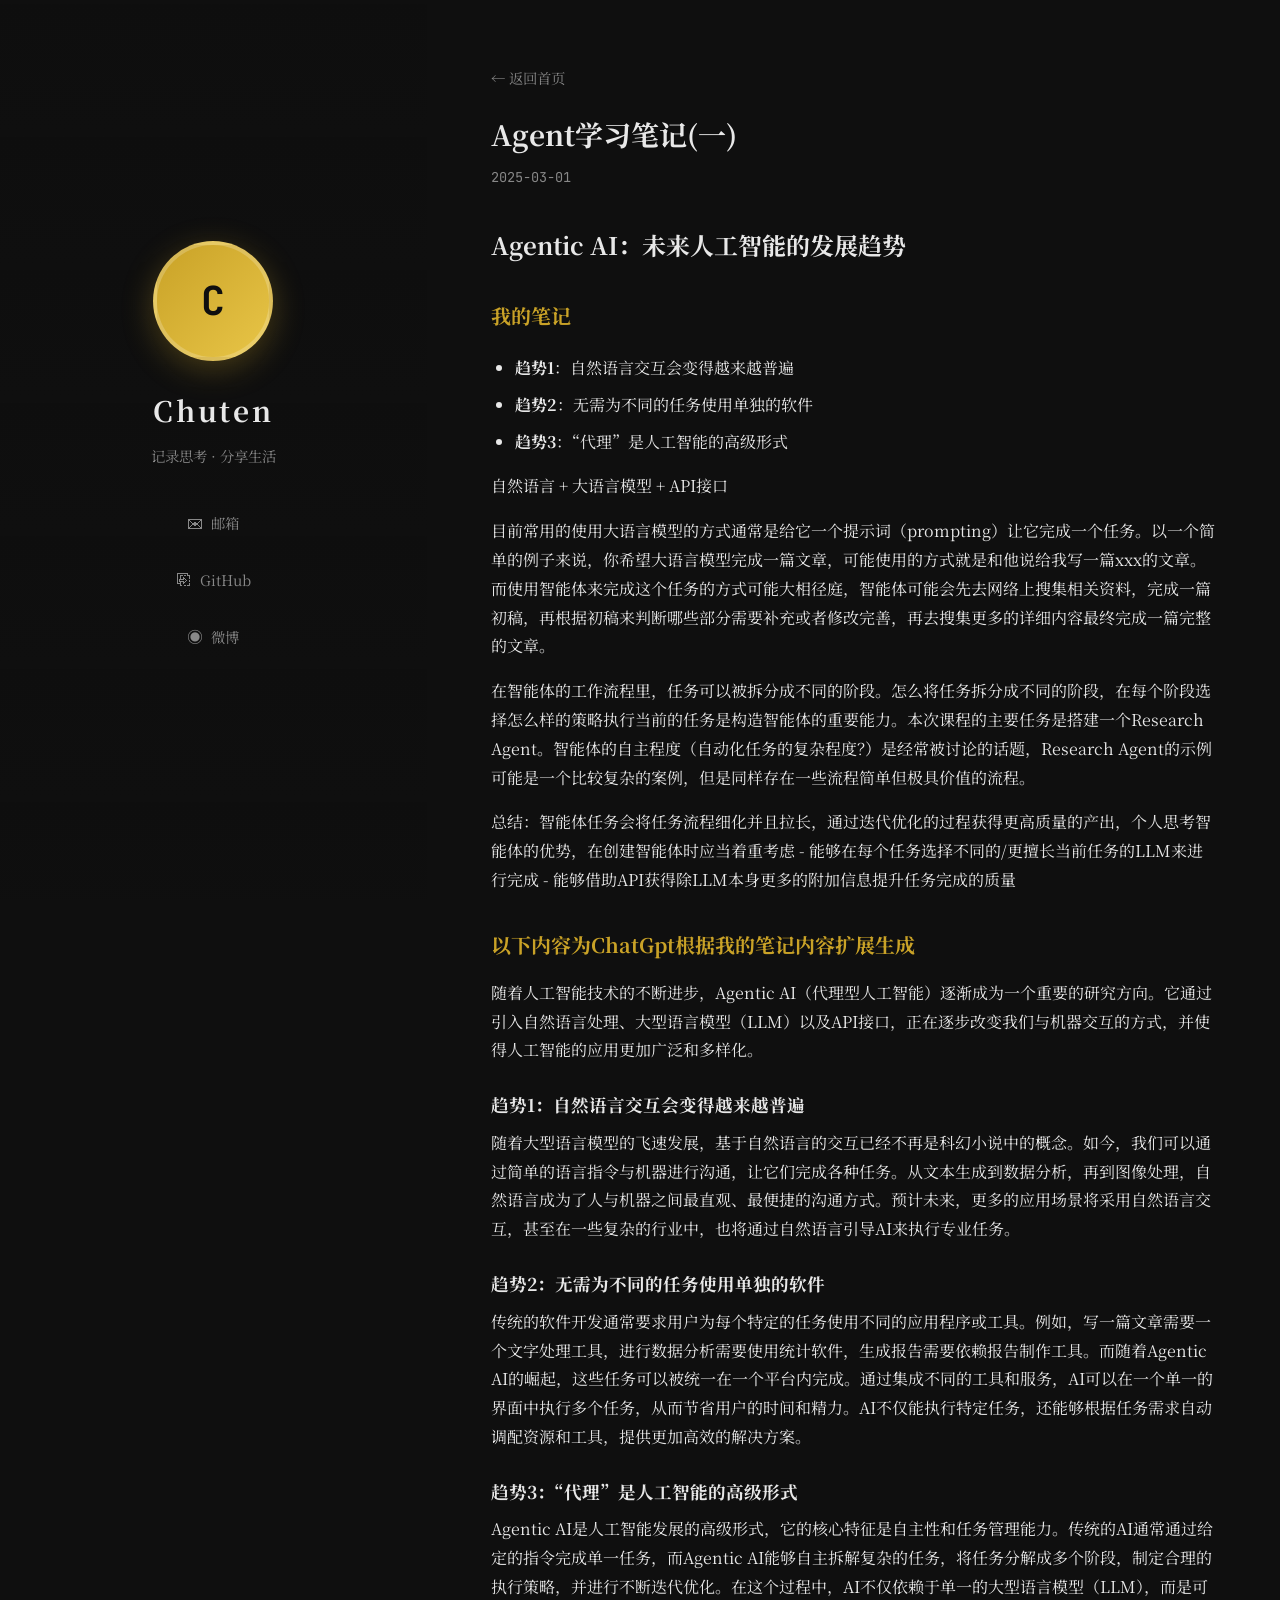
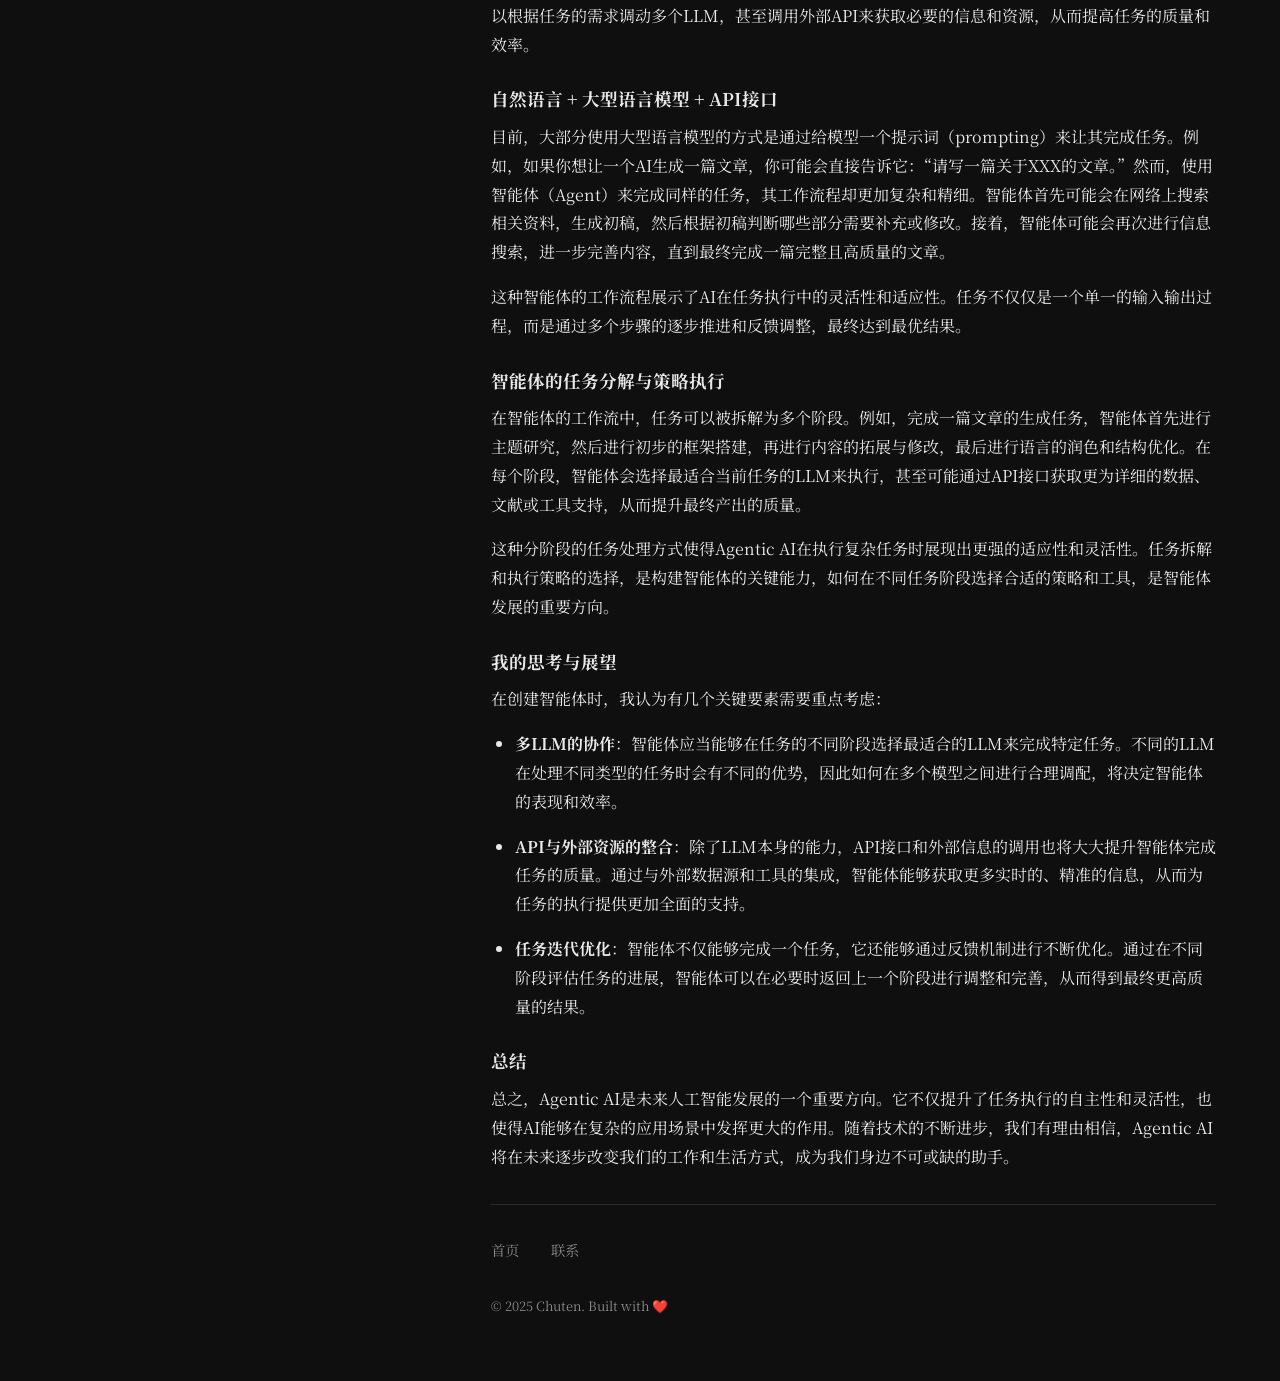
==== articles/agent1.html @ cacc4c4a "updata 0301 1\add artical pages and auto genaration artial pages 2\add my first artical  Signed-off-" ====
<!DOCTYPE html>
<html lang="zh-CN">
<head>
    <meta charset="UTF-8">
    <meta name="viewport" content="width=device-width, initial-scale=1.0">
    <title>Agent学习笔记(一) - Chuten 的个人博客</title>
    <script>
      (function() {
        var isGitHub = location.hostname === 'chuten-personal.github.io';
        var base = isGitHub ? '/PersonalBlog/' : '../';
        document.write('<base href="' + base + '">');
        document.write('<link rel="stylesheet" href="styles.css">');
      })();
    </script>
    <link rel="preconnect" href="https://fonts.googleapis.com">
    <link rel="preconnect" href="https://fonts.gstatic.com" crossorigin>
    <link href="https://fonts.loli.net/css2?family=Noto+Serif+SC:wght@400;600;700&family=JetBrains+Mono:wght@400;500&display=swap" rel="stylesheet">
</head>
<body>
    <div class="cover-page">
        <!-- 左侧：背景图 + 头像 + 联系方式 -->
        <aside class="cover-left">
            <div class="cover-bg"></div>
            <div class="cover-overlay"></div>
            <div class="cover-content">
                <a href="./index.html" class="avatar-wrap">
                    <div class="avatar">C</div>
                </a>
                <h2 class="cover-name">Chuten</h2>
                <p class="cover-tagline">记录思考 · 分享生活</p>
                <div class="contact-links">
                    <a href="mailto:2032106768@qq.com" class="contact-item" title="邮箱">
                        <span class="contact-icon">✉</span>
                        <span>邮箱</span>
                    </a>
                    <a href="#" class="contact-item" title="GitHub">
                        <span class="contact-icon">⎘</span>
                        <span>GitHub</span>
                    </a>
                    <a href="#" class="contact-item" title="微博">
                        <span class="contact-icon">◉</span>
                        <span>微博</span>
                    </a>
                </div>
            </div>
        </aside>

        <!-- 右侧：文章内容 -->
        <main class="cover-right article-main">
            <article class="article-post">
                <header class="article-header">
                    <a href="./index.html" class="back-link">← 返回首页</a>
                    <h1 class="article-title">Agent学习笔记(一)</h1>
                    <time class="article-date">2025-03-01</time>
                </header>
                <div class="article-content">
                    <h1 id="agentic-ai">Agentic AI：未来人工智能的发展趋势</h1>
<h2 id="_1">我的笔记</h2>
<ul>
<li><strong>趋势1</strong>：自然语言交互会变得越来越普遍 </li>
<li><strong>趋势2</strong>：无需为不同的任务使用单独的软件</li>
<li><strong>趋势3</strong>：“代理”是人工智能的高级形式</li>
</ul>
<p>自然语言 + 大语言模型 + API接口</p>
<p>目前常用的使用大语言模型的方式通常是给它一个提示词（prompting）让它完成一个任务。以一个简单的例子来说，你希望大语言模型完成一篇文章，可能使用的方式就是和他说给我写一篇xxx的文章。而使用智能体来完成这个任务的方式可能大相径庭，智能体可能会先去网络上搜集相关资料，完成一篇初稿，再根据初稿来判断哪些部分需要补充或者修改完善，再去搜集更多的详细内容最终完成一篇完整的文章。</p>
<p>在智能体的工作流程里，任务可以被拆分成不同的阶段。怎么将任务拆分成不同的阶段，在每个阶段选择怎么样的策略执行当前的任务是构造智能体的重要能力。本次课程的主要任务是搭建一个Research Agent。智能体的自主程度（自动化任务的复杂程度？）是经常被讨论的话题，Research Agent的示例可能是一个比较复杂的案例，但是同样存在一些流程简单但极具价值的流程。</p>
<p>总结：智能体任务会将任务流程细化并且拉长，通过迭代优化的过程获得更高质量的产出，个人思考智能体的优势，在创建智能体时应当着重考虑
- 能够在每个任务选择不同的/更擅长当前任务的LLM来进行完成
- 能够借助API获得除LLM本身更多的附加信息提升任务完成的质量</p>
<h2 id="chatgpt">以下内容为ChatGpt根据我的笔记内容扩展生成</h2>
<p>随着人工智能技术的不断进步，Agentic AI（代理型人工智能）逐渐成为一个重要的研究方向。它通过引入自然语言处理、大型语言模型（LLM）以及API接口，正在逐步改变我们与机器交互的方式，并使得人工智能的应用更加广泛和多样化。</p>
<h3 id="1">趋势1：自然语言交互会变得越来越普遍</h3>
<p>随着大型语言模型的飞速发展，基于自然语言的交互已经不再是科幻小说中的概念。如今，我们可以通过简单的语言指令与机器进行沟通，让它们完成各种任务。从文本生成到数据分析，再到图像处理，自然语言成为了人与机器之间最直观、最便捷的沟通方式。预计未来，更多的应用场景将采用自然语言交互，甚至在一些复杂的行业中，也将通过自然语言引导AI来执行专业任务。</p>
<h3 id="2">趋势2：无需为不同的任务使用单独的软件</h3>
<p>传统的软件开发通常要求用户为每个特定的任务使用不同的应用程序或工具。例如，写一篇文章需要一个文字处理工具，进行数据分析需要使用统计软件，生成报告需要依赖报告制作工具。而随着Agentic AI的崛起，这些任务可以被统一在一个平台内完成。通过集成不同的工具和服务，AI可以在一个单一的界面中执行多个任务，从而节省用户的时间和精力。AI不仅能执行特定任务，还能够根据任务需求自动调配资源和工具，提供更加高效的解决方案。</p>
<h3 id="3">趋势3：“代理”是人工智能的高级形式</h3>
<p>Agentic AI是人工智能发展的高级形式，它的核心特征是自主性和任务管理能力。传统的AI通常通过给定的指令完成单一任务，而Agentic AI能够自主拆解复杂的任务，将任务分解成多个阶段，制定合理的执行策略，并进行不断迭代优化。在这个过程中，AI不仅依赖于单一的大型语言模型（LLM），而是可以根据任务的需求调动多个LLM，甚至调用外部API来获取必要的信息和资源，从而提高任务的质量和效率。</p>
<h3 id="api">自然语言 + 大型语言模型 + API接口</h3>
<p>目前，大部分使用大型语言模型的方式是通过给模型一个提示词（prompting）来让其完成任务。例如，如果你想让一个AI生成一篇文章，你可能会直接告诉它：“请写一篇关于XXX的文章。”然而，使用智能体（Agent）来完成同样的任务，其工作流程却更加复杂和精细。智能体首先可能会在网络上搜索相关资料，生成初稿，然后根据初稿判断哪些部分需要补充或修改。接着，智能体可能会再次进行信息搜索，进一步完善内容，直到最终完成一篇完整且高质量的文章。</p>
<p>这种智能体的工作流程展示了AI在任务执行中的灵活性和适应性。任务不仅仅是一个单一的输入输出过程，而是通过多个步骤的逐步推进和反馈调整，最终达到最优结果。</p>
<h3 id="_2">智能体的任务分解与策略执行</h3>
<p>在智能体的工作流中，任务可以被拆解为多个阶段。例如，完成一篇文章的生成任务，智能体首先进行主题研究，然后进行初步的框架搭建，再进行内容的拓展与修改，最后进行语言的润色和结构优化。在每个阶段，智能体会选择最适合当前任务的LLM来执行，甚至可能通过API接口获取更为详细的数据、文献或工具支持，从而提升最终产出的质量。</p>
<p>这种分阶段的任务处理方式使得Agentic AI在执行复杂任务时展现出更强的适应性和灵活性。任务拆解和执行策略的选择，是构建智能体的关键能力，如何在不同任务阶段选择合适的策略和工具，是智能体发展的重要方向。</p>
<h3 id="_3">我的思考与展望</h3>
<p>在创建智能体时，我认为有几个关键要素需要重点考虑：</p>
<ul>
<li>
<p><strong>多LLM的协作</strong>：智能体应当能够在任务的不同阶段选择最适合的LLM来完成特定任务。不同的LLM在处理不同类型的任务时会有不同的优势，因此如何在多个模型之间进行合理调配，将决定智能体的表现和效率。</p>
</li>
<li>
<p><strong>API与外部资源的整合</strong>：除了LLM本身的能力，API接口和外部信息的调用也将大大提升智能体完成任务的质量。通过与外部数据源和工具的集成，智能体能够获取更多实时的、精准的信息，从而为任务的执行提供更加全面的支持。</p>
</li>
<li>
<p><strong>任务迭代优化</strong>：智能体不仅能够完成一个任务，它还能够通过反馈机制进行不断优化。通过在不同阶段评估任务的进展，智能体可以在必要时返回上一个阶段进行调整和完善，从而得到最终更高质量的结果。</p>
</li>
</ul>
<h3 id="_4">总结</h3>
<p>总之，Agentic AI是未来人工智能发展的一个重要方向。它不仅提升了任务执行的自主性和灵活性，也使得AI能够在复杂的应用场景中发挥更大的作用。随着技术的不断进步，我们有理由相信，Agentic AI将在未来逐步改变我们的工作和生活方式，成为我们身边不可或缺的助手。</p>
                </div>
            </article>

            <nav class="cover-nav">
                <a href="./index.html">首页</a>
                <a href="#contact">联系</a>
            </nav>

            <footer class="cover-footer">
                <p>© 2025 Chuten. Built with ❤️</p>
            </footer>
        </main>
    </div>
</body>
</html>
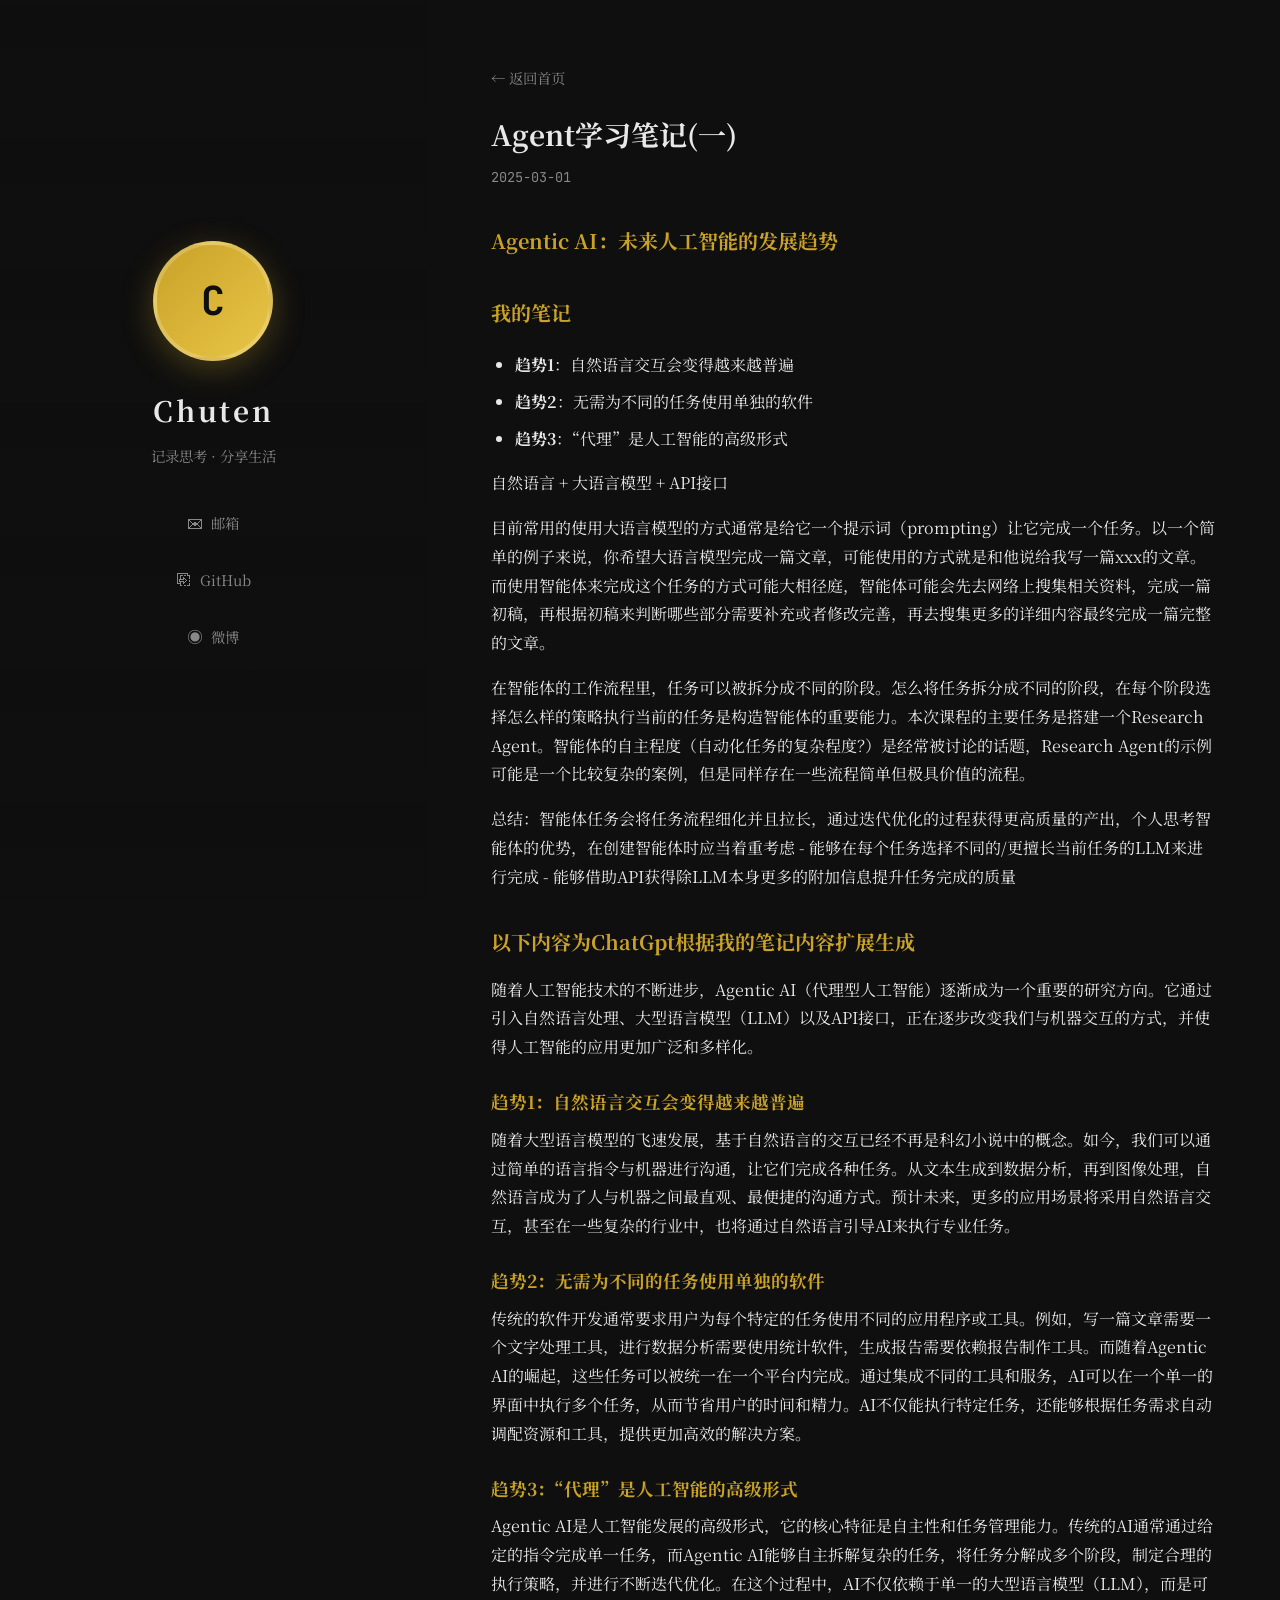
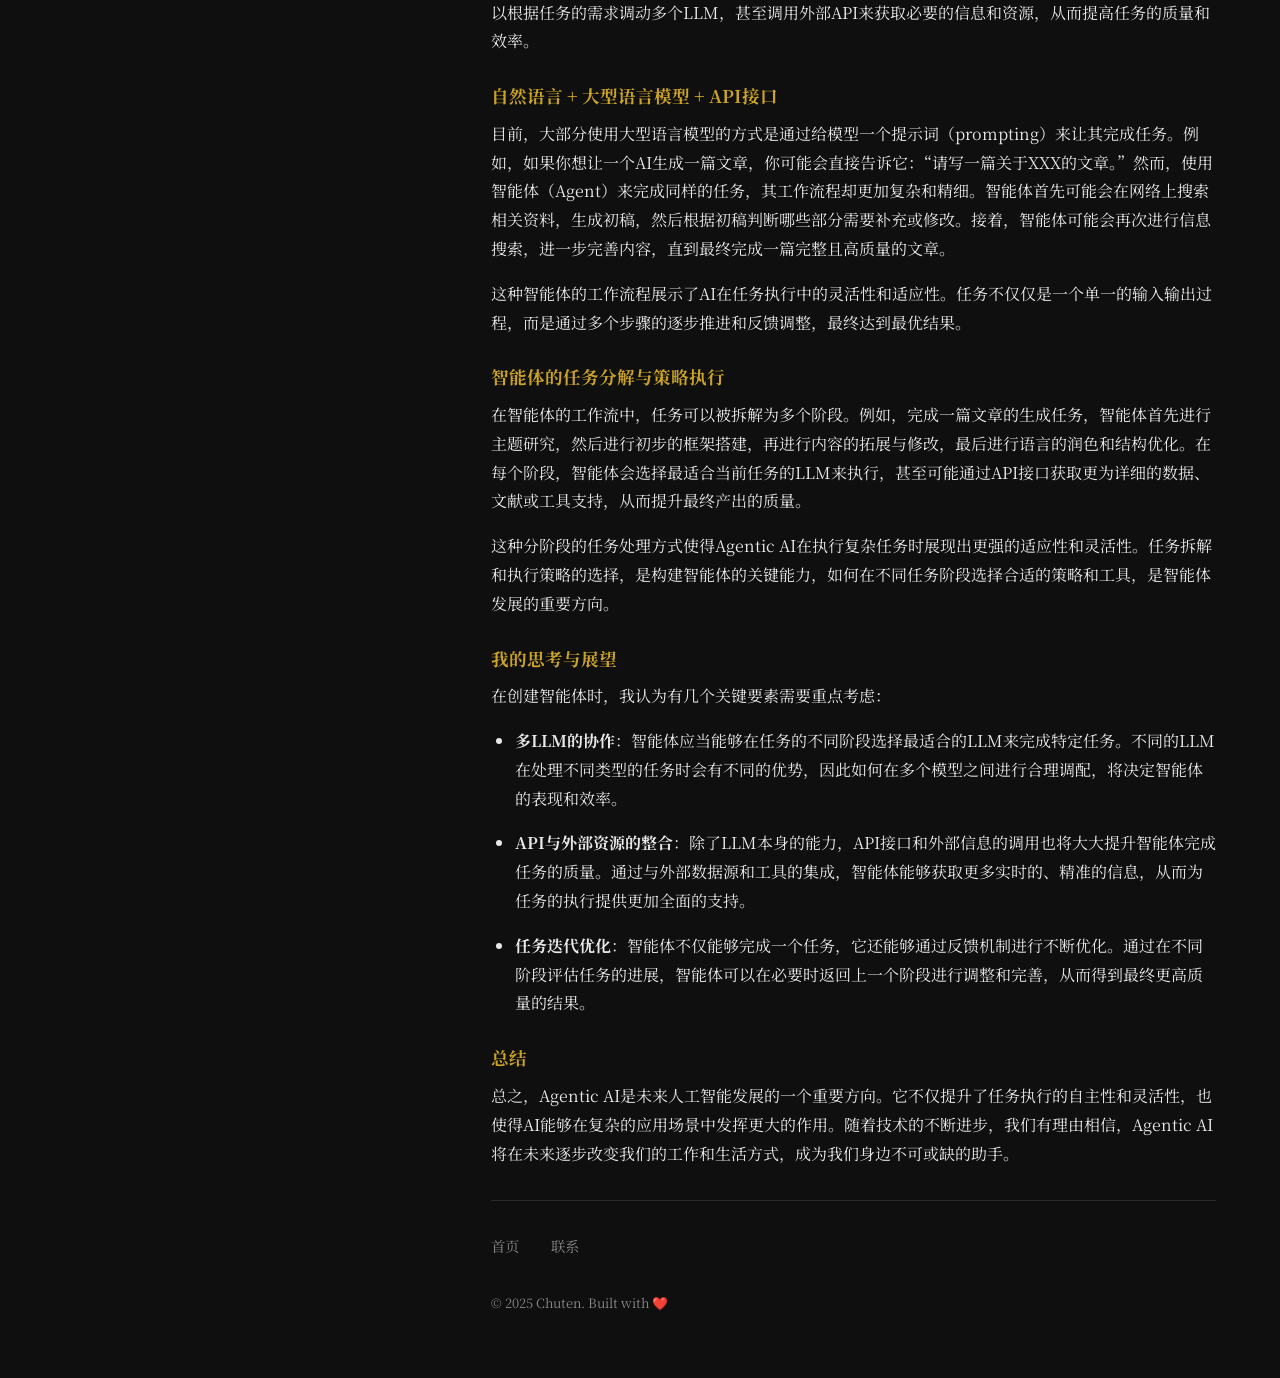
==== commit 1d0e1579: "update 0301 1\fix artical page css error  Signed-off-by: Chuten <2032106768@qq.com>" ====
--- a/articles/agent1.html
+++ b/articles/agent1.html
@@ -15,6 +15,11 @@
     <link rel="preconnect" href="https://fonts.googleapis.com">
     <link rel="preconnect" href="https://fonts.gstatic.com" crossorigin>
     <link href="https://fonts.loli.net/css2?family=Noto+Serif+SC:wght@400;600;700&family=JetBrains+Mono:wght@400;500&display=swap" rel="stylesheet">
+    <script>
+      if (location.hostname === 'chuten-personal.github.io') {
+        document.head.insertAdjacentHTML('beforeend', '<style>.cover-bg{background-image:url("/PersonalBlog/images/cover-nordic.jpg")!important}</style>');
+      }
+    </script>
 </head>
 <body>
     <div class="cover-page">
